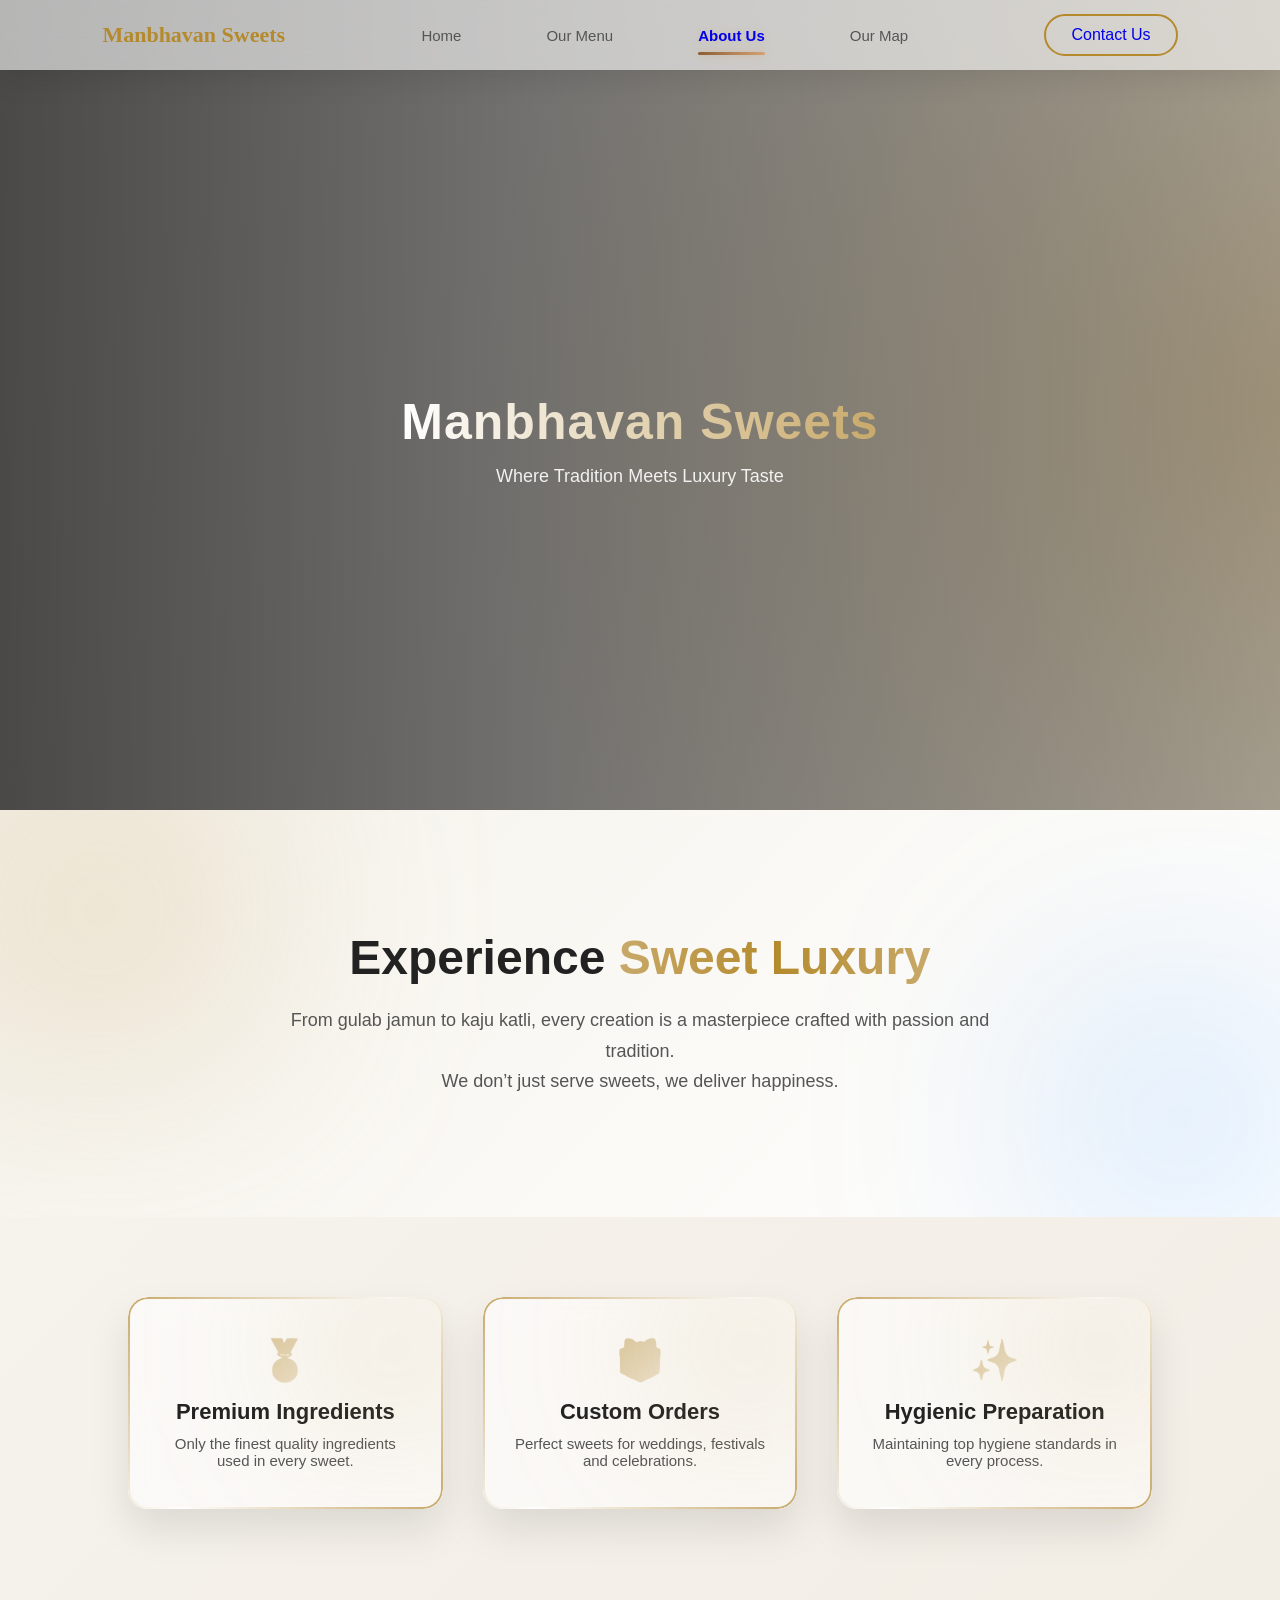
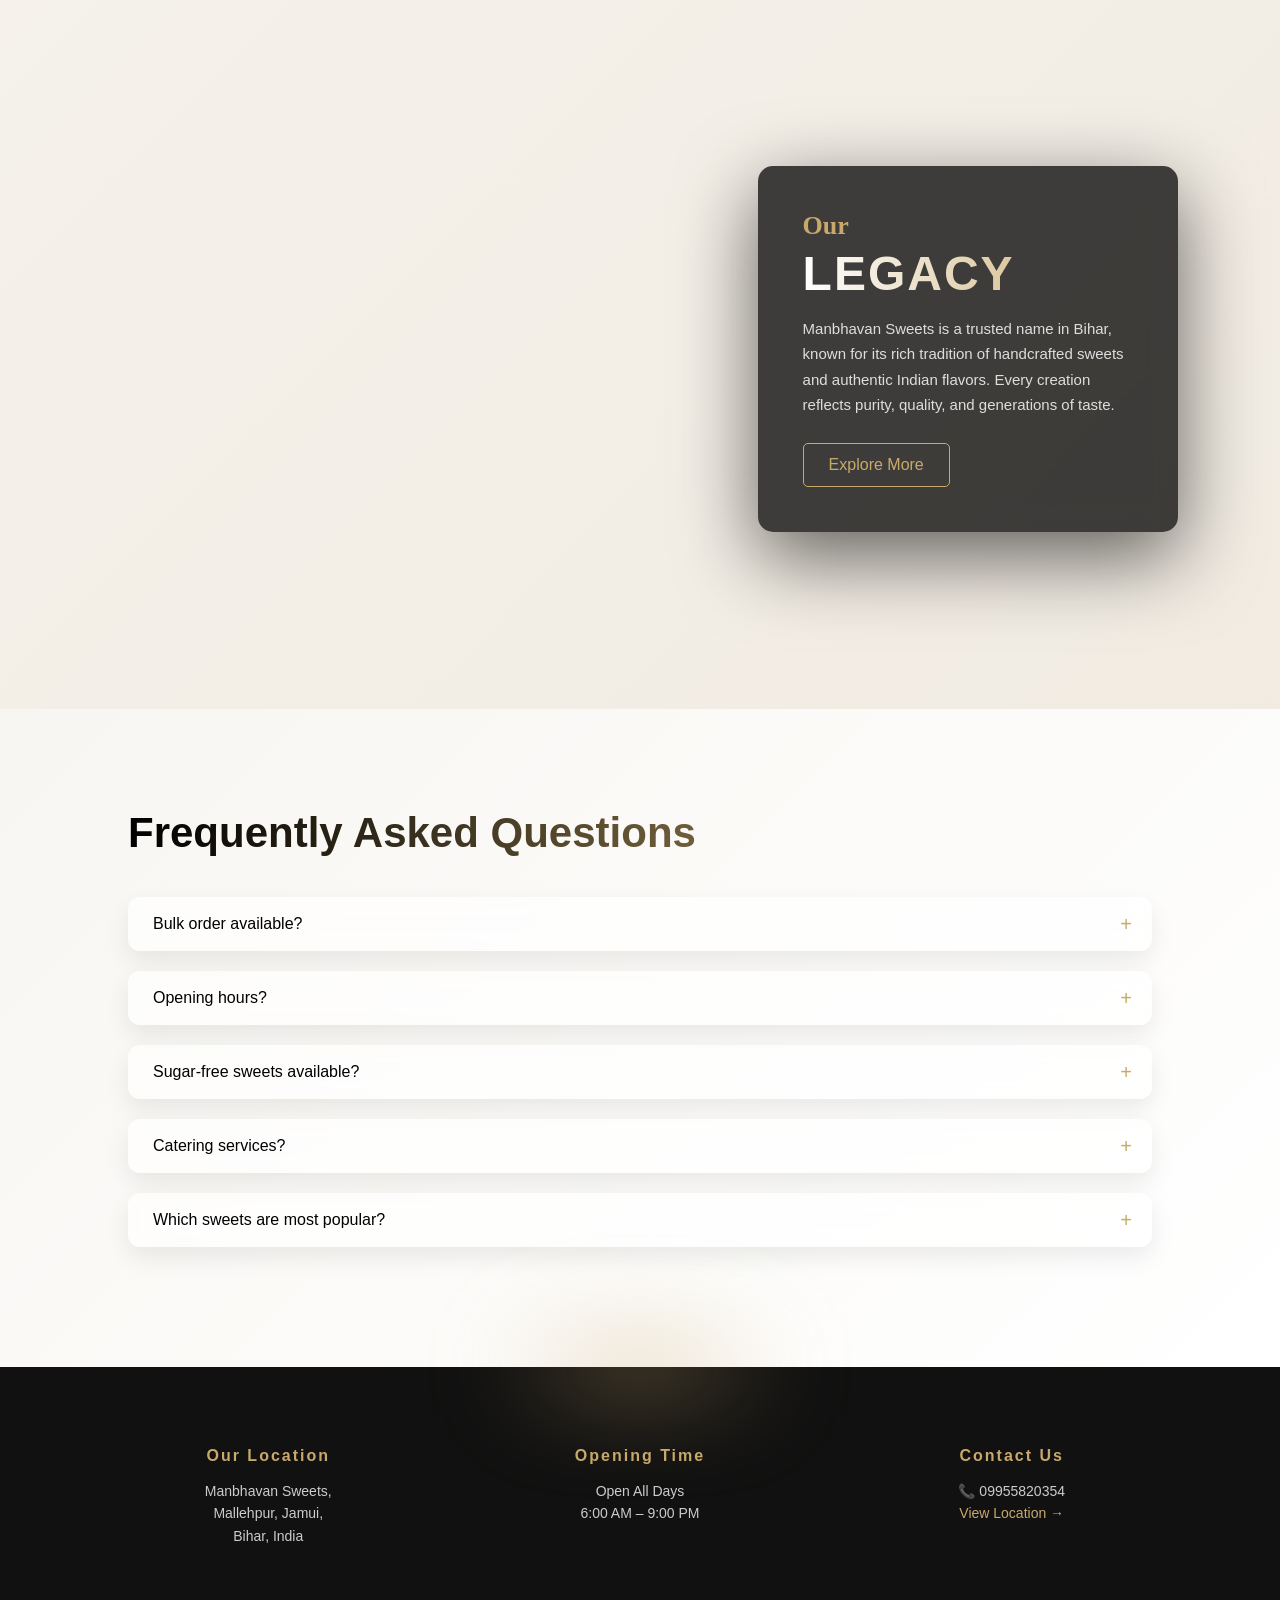
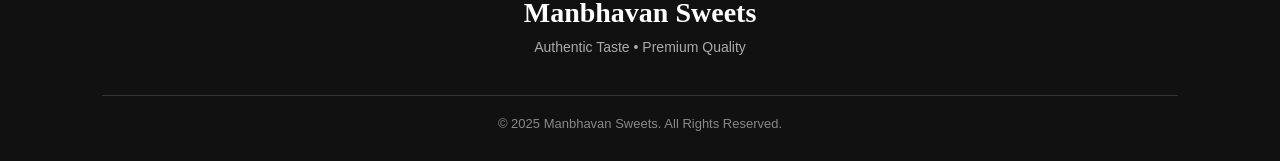
==== about.html @ 380fb5eb "Add files via upload" ====
<!DOCTYPE html>
<html lang="en">

<head>
  <meta charset="UTF-8">
  <meta name="viewport" content="width=device-width, initial-scale=1.0">
  <title>About - Manbhavan Sweets</title>
  <link rel="stylesheet" href="css/about.css">
  <link rel="stylesheet" href="css/style.css">
</head>

<body>


  <header class="navbar">
    <div class="logo">Manbhavan Sweets</div>
    <div class="hamburger" id="menu-btn">☰</div>

    <nav class="nav-links" id="nav-links">
      <a href="index.html">Home</a>
      <a href="menu.html" ">Our Menu</a>
    <a href=" about.html" class="active">About Us</a>
      <a href="map.html">Our Map</a>
      <a href="contact.html" class="mobile-contact">Contact Us</a>



    </nav>
    <a href="contact.html" class="contact-btn">Contact Us</a>



  </header>

  <!-- HERO -->
  <section class="hero">

    <!-- VIDEO BACKGROUND -->
    <video autoplay muted loop playsinline class="hero-video">
      <source src="/image/video1.mp4" type="video/mp4">
    </video>

    <!-- IMAGE OVERLAY -->
    <div class="hero-image-overlay"></div>

    <!-- DARK + GOLD OVERLAY -->
    <div class="hero-overlay"></div>

    <!-- TEXT -->
    <div class="hero-content">
      <h1>Manbhavan Sweets</h1>
      <p>Where Tradition Meets Luxury Taste</p>
    </div>

  </section>


  <section class="experience">

    <div class="experience-content">
      <h2>
        Experience <span>Sweet Luxury</span>
      </h2>

      <p>
        From gulab jamun to kaju katli, every creation is a masterpiece
        crafted with passion and tradition. <br>
        We don’t just serve sweets, we deliver happiness.
      </p>

    </div>

  </section>

  <!-- STORY -->


  <!-- FEATURES -->
  <section class="features">

    <div class="card">
      <div class="icon">🥇</div>
      <h3>Premium Ingredients</h3>
      <p>Only the finest quality ingredients used in every sweet.</p>
    </div>

    <div class="card">
      <div class="icon">🎁</div>
      <h3>Custom Orders</h3>
      <p>Perfect sweets for weddings, festivals and celebrations.</p>
    </div>

    <div class="card">
      <div class="icon">✨</div>
      <h3>Hygienic Preparation</h3>
      <p>Maintaining top hygiene standards in every process.</p>
    </div>

  </section>

  <!-- WHY US -->
  <section class="legacy">

    <!-- BACKGROUND IMAGE -->
    <div class="legacy-bg"></div>

    <!-- CONTENT CARD -->
    <div class="legacy-card">
      <h4>Our</h4>
      <h2>LEGACY</h2>

      <p>
        Manbhavan Sweets is a trusted name in Bihar, known for its rich tradition
        of handcrafted sweets and authentic Indian flavors. Every creation reflects
        purity, quality, and generations of taste.
      </p>

      <a href="#" class="legacy-btn">Explore More</a>
    </div>

  </section>

  <!-- FAQ -->
  <section class="faq">
    <h2>Frequently Asked Questions</h2>

    <div class="faq-item">
      <button class="faq-q">Bulk order available?</button>
      <div class="faq-a">
        Yes, we accept bulk orders for weddings, festivals, parties and corporate events.
        You can contact us directly to customize your order according to your needs.
      </div>
    </div>

    <div class="faq-item">
      <button class="faq-q">Opening hours?</button>
      <div class="faq-a">
        We are open daily from <strong>6:00 AM to 9:00 PM</strong>, ensuring fresh sweets are
        available throughout the day.
      </div>
    </div>

    <div class="faq-item">
      <button class="faq-q">Sugar-free sweets available?</button>
      <div class="faq-a">
        Yes, we offer fresh sugar-free sweets on request, specially prepared to maintain
        both taste and health.
      </div>
    </div>

    <div class="faq-item">
      <button class="faq-q">Catering services?</button>
      <div class="faq-a">
        Yes, we provide catering services for small gatherings as well as large events,
        with a wide variety of sweets and snacks.
      </div>
    </div>

    <div class="faq-item">
      <button class="faq-q">Which sweets are most popular?</button>
      <div class="faq-a">
        Our popular sweets include Gulab Jamun, Kaju Katli, Peda, Doda Burfi, and many more
        traditional Indian delicacies loved by our customers.
      </div>
    </div>

  </section>


  <footer class="footer">

    <div class="footer-container">

      <!-- LOCATION -->
      <div class="footer-col">
        <h3>Our Location</h3>
        <p>
          Manbhavan Sweets,<br>
          Mallehpur, Jamui,<br>
          Bihar, India
        </p>
      </div>

      <!-- OPENING TIME -->
      <div class="footer-col">
        <h3>Opening Time</h3>
        <p>Open All Days</p>
        <p>6:00 AM – 9:00 PM</p>
      </div>

      <!-- CONTACT -->
      <div class="footer-col">
        <h3>Contact Us</h3>
        <p>📞 09955820354</p>
        <p>
          <a href="https://jsdl.in/DT-99IAUAAYU2E" target="_blank">
            View Location →
          </a>
        </p>
      </div>

    </div>

    <!-- CENTER LOGO / BRAND -->
    <div class="footer-center">
      <h2>Manbhavan Sweets</h2>
      <p>Authentic Taste • Premium Quality</p>
    </div>

    <!-- BOTTOM -->
    <div class="footer-bottom">
      <p>© 2025 Manbhavan Sweets. All Rights Reserved.</p>
    </div>

  </footer>

  <script src="js/about.js"></script>
  <script src="js/script.js"></script>

</body>

</html>
---- css/about.css ----
/* HERO */
.about-hero{
  height:70vh;
  display:flex;
  align-items:center;
  justify-content:center;
  text-align:center;

  background:linear-gradient(135deg,#000,#3a2d0f,#c8a96a);
  color:#fff;
}

.hero-content h1{
  font-size:60px;
  letter-spacing:2px;
  animation:fadeUp 1s ease;
}

.hero-content p{
  margin-top:10px;
  opacity:0.8;
}

/* SECTION */
.about-section{
  padding:80px 10%;
  text-align:center;
}

.about-section h2{
  font-size:36px;
  margin-bottom:20px;
}

.about-section p{
  max-width:700px;
  margin:auto;
  color:#555;
}

/* CARDS */
.features{
  display:flex;
  gap:30px;
  padding:60px 10%;
}

.card{
  flex:1;
  padding:30px;
  background:#fff;
  border-radius:20px;
  box-shadow:0 15px 30px rgba(0,0,0,0.1);
  transition:0.4s;
}

.card:hover{
  transform:translateY(-10px) scale(1.03);
  box-shadow:0 20px 40px rgba(0,0,0,0.2);
}

/* HIGHLIGHT */
.highlight{
  padding:80px 10%;
  text-align:center;
  background:linear-gradient(to right,#c8a96a,#fff);
}

.highlight h2{
  font-size:40px;
}

.highlight p{
  max-width:700px;
  margin:auto;
}

/* FAQ */
/* FAQ SECTION */
.faq{
  padding:100px 10%;
  background:linear-gradient(135deg,#f8f6f2,#ffffff);
}

/* TITLE */
.faq h2{
  font-size:42px;
  margin-bottom:40px;
  text-align:left;

  background:linear-gradient(to right,#000,#c8a96a);
  -webkit-background-clip:text;
  color:transparent;
}

/* FAQ ITEM */
.faq-item{
  margin-bottom:20px;
  border-radius:12px;
  overflow:hidden;

  background:rgba(255,255,255,0.7);
  backdrop-filter:blur(10px);

  box-shadow:0 10px 25px rgba(0,0,0,0.08);

  transition:0.3s ease;
}

/* HOVER EFFECT */
.faq-item:hover{
  transform:translateY(-3px);
  box-shadow:0 15px 35px rgba(0,0,0,0.15);
}

/* QUESTION */
.faq-q{
  width:100%;
  padding:18px 25px;
  border:none;
  background:transparent;

  font-size:16px;
  font-weight:500;
  text-align:left;

  cursor:pointer;
  position:relative;
}

/* PLUS ICON */
.faq-q::after{
  content:"+";
  position:absolute;
  right:20px;
  top:50%;
  transform:translateY(-50%);
  font-size:20px;
  color:#c8a96a;

  transition:0.3s;
}

/* ANSWER */
.faq-a{
  max-height:0;
  overflow:hidden;

  padding:0 25px;
  color:#555;
  font-size:15px;
  line-height:1.6;

  transition:all 0.4s ease;
}

/* ACTIVE STATE */
.faq-item.active .faq-a{
  max-height:200px;
  padding:15px 25px;
}

/* ICON CHANGE */
.faq-item.active .faq-q::after{
  content:"−";
  transform:translateY(-50%) rotate(180deg);
}

/* GOLD GLOW EFFECT */
.faq-item::before{
  content:"";
  position:absolute;
  inset:0;
  border-radius:12px;

  background:linear-gradient(135deg,transparent,#c8a96a,transparent);
  opacity:0;
  transition:0.3s;
}

.faq-item:hover::before{
  opacity:0.08;
}


/* SECTION */
.legacy{
  position:relative;
  height:80vh;
  overflow:hidden;
}

/* BACKGROUND IMAGE */
.legacy-bg{
  position:absolute;
  inset:0;

  background:url('/image/sweet10.jpg') center/cover no-repeat;

  filter:brightness(0.6);
  z-index:1;
}

/* OPTIONAL DARK GRADIENT */
.legacy::after{
  content:"";
  position:absolute;
  inset:0;

  background:linear-gradient(to right, rgba(0,0,0,0), transparent);
  z-index:2;
}

/* CARD */
.legacy-card{
  position:absolute;
  right:8%;
  top:50%;
  transform:translateY(-50%);

  width:420px;
  padding:45px;

  background:rgba(0,0,0,0.75);
  backdrop-filter:blur(12px);

  border-radius:15px;
  color:#fff;

  box-shadow:0 25px 80px rgba(0,0,0,0.6);

  z-index:3;

  animation:cardFade 1s ease;
}

/* SMALL HEADING */
.legacy-card h4{
  font-family:cursive;
  font-size:26px;
  color:#c8a96a;
  margin-bottom:5px;

  animation:slideLeft 1s ease;
}

/* MAIN HEADING */
.legacy-card h2{
  font-size:48px;
  letter-spacing:2px;
  margin-bottom:15px;

  background:linear-gradient(to right,#fff,#c8a96a);
  -webkit-background-clip:text;
  color:transparent;

  animation:slideLeft 1.2s ease;
}

/* TEXT */
.legacy-card p{
  font-size:15px;
  color:#ddd;
  line-height:1.7;

  animation:fadeIn 1.5s ease;
}

/* BUTTON */
.legacy-btn{
  display:inline-block;
  margin-top:25px;
  padding:12px 25px;

  border:1px solid #c8a96a;
  color:#c8a96a;
  text-decoration:none;
  border-radius:5px;

  transition:0.3s;
}

.legacy-btn:hover{
  background:#c8a96a;
  color:#000;
}

/* ANIMATIONS */
@keyframes cardFade{
  from{
    opacity:0;
    transform:translateY(80px);
  }
  to{
    opacity:1;
    transform:translateY(-50%);
  }
}

@keyframes slideLeft{
  from{
    opacity:0;
    transform:translateX(40px);
  }
  to{
    opacity:1;
    transform:translateX(0);
  }
}

@keyframes fadeIn{
  from{
    opacity:0;
  }
  to{
    opacity:1;
  }
}



/* FEATURES SECTION */
.features{
  display:flex;
  gap:40px;
  padding:80px 10%;
  justify-content:center;
}

/* CARD */
.card{
  flex:1;
  padding:40px 30px;
  border-radius:20px;
  text-align:center;
  position:relative;
  overflow:hidden;

  background:rgba(255,255,255,0.6);
  backdrop-filter:blur(12px);

  box-shadow:0 20px 40px rgba(0,0,0,0.1);

  transition:all 0.4s ease;
}

/* GOLD BORDER GLOW */
.card::before{
  content:"";
  position:absolute;
  inset:0;
  border-radius:20px;
  padding:2px;

  background:linear-gradient(135deg,#c8a96a,#fff,#c8a96a);
  -webkit-mask:
    linear-gradient(#fff 0 0) content-box,
    linear-gradient(#fff 0 0);
  -webkit-mask-composite:xor;
  mask-composite:exclude;
}

/* HOVER EFFECT */
.card:hover{
  transform:translateY(-12px) scale(1.03);
  box-shadow:0 30px 60px rgba(0,0,0,0.2);
}

/* ICON */
.icon{
  font-size:40px;
  margin-bottom:15px;

  background:linear-gradient(135deg,#c8a96a,#fff);
  -webkit-background-clip:text;
  color:transparent;
}

/* TITLE */
.card h3{
  font-size:22px;
  margin-bottom:10px;
}

/* TEXT */
.card p{
  color:#555;
  font-size:15px;
}

/* SOFT GLOW */
.card::after{
  content:"";
  position:absolute;
  width:200px;
  height:200px;

  background:radial-gradient(circle, rgba(200,169,106,0.3), transparent);
  top:-50px;
  right:-50px;
  filter:blur(80px);
}


/* SECTION */
.experience{
  position:relative;
  padding:120px 10%;
  text-align:center;
  overflow:hidden;

  background:linear-gradient(135deg,#f5f2ea,#fff);
}

/* GLOW EFFECT BACKGROUND */
.experience::before{
  content:"";
  position:absolute;
  width:400px;
  height:400px;

  background:radial-gradient(circle, rgba(200,169,106,0.3), transparent);

  top:-100px;
  left:-100px;
  filter:blur(100px);
}

.experience::after{
  content:"";
  position:absolute;
  width:400px;
  height:400px;

  background:radial-gradient(circle, rgba(0,120,255,0.15), transparent);

  bottom:-100px;
  right:-100px;
  filter:blur(100px);
}

/* CONTENT */
.experience-content{
  position:relative;
  z-index:2;
}

/* HEADING */
.experience h2{
  font-size:48px;
  font-weight:600;
  margin-bottom:20px;

  animation:fadeUp 1s ease;
}

/* GOLD TEXT */
.experience h2 span{
  background:linear-gradient(to right,#c8a96a,#b48a2c,#c8a96a);
  -webkit-background-clip:text;
  color:transparent;
}

/* TEXT */
.experience p{
  max-width:700px;
  margin:auto;
  font-size:18px;
  color:#555;
  line-height:1.7;

  animation:fadeUp 1.3s ease;
}

/* ANIMATION */
@keyframes fadeUp{
  from{
    opacity:0;
    transform:translateY(40px);
  }
  to{
    opacity:1;
    transform:translateY(0);
  }
}



/* HERO SECTION */
.hero{
  position:relative;
  height:90vh;
  display:flex;
  align-items:center;
  justify-content:center;
  text-align:center;
  overflow:hidden;
}

/* VIDEO */
.hero-video{
  position:absolute;
  width:100%;
  height:100%;
  object-fit:cover;
  top:0;
  left:0;
  z-index:1;
}

/* BLUR IMAGE OVERLAY */
.hero-image-overlay{
  position:absolute;
  inset:0;
  background:url('images/sweets-bg.jpg') center/cover no-repeat;
  filter:blur(20px);
  opacity:0.25;
  z-index:2;
}

/* DARK + GOLD OVERLAY */
.hero-overlay{
  position:absolute;
  inset:0;

  background:
    linear-gradient(to right, rgba(0,0,0,0.7), rgba(0,0,0,0.3)),
    radial-gradient(circle at right, rgba(200,169,106,0.5), transparent 60%);

  z-index:3;
}

/* CONTENT */
.hero-content{
  position:relative;
  z-index:4;
  color:white;
  animation:fadeUp 1.2s ease;
}

/* HEADING */
.hero-content h1{
  font-size:65px;
  font-weight:600;
  letter-spacing:1px;

  background:linear-gradient(to right,#fff,#c8a96a);
  -webkit-background-clip:text;
  color:transparent;


}

/* SUBTEXT */
.hero-content p{
  font-size:23px;
  opacity:0.9;
}

/* ANIMATION */
@keyframes fadeUp{
  from{
    opacity:0;
    transform:translateY(40px);
  }
  to{
    opacity:1;
    transform:translateY(0);
  }
}



@media (max-width:768px){

/* ===== EXPERIENCE SECTION ===== */
.experience{
  padding: 20px 15px;
  text-align:center;
}

.experience-content h2{
  font-size: 24px;
  line-height: 1.3;
}

.experience-content span{
  color:#c89b5e;
}

.experience-content p{
  font-size:14px;
  line-height:1.6;
  padding:10px 5px;
}


/* ===== FEATURES SECTION (3 CARDS FIX) ===== */
.features{
  display:grid;
  grid-template-columns: 1fr; /* stack vertically */
  gap:15px;
  padding:20px 15px;
}

/* CARD FIX */
.card{
  width:100%;
  padding:15px;
  border-radius:15px;
  text-align:center;
}

/* ICON */
.card .icon{
  font-size:24px;
  margin-bottom:10px;
}

/* TEXT FIX */
.card h3{
  font-size:18px;
  margin-bottom:5px;
}

.card p{
  font-size:13px;
  line-height:1.5;
}


/* ===== LEGACY SECTION FIX ===== */
.legacy{
  position:relative;
  padding:40px 15px;
}

/* BACKGROUND FIX */
.legacy-bg{
  width:100%;
  height:555px;
  background-size:cover;
  background-position:center;
  border-radius:15px;
}

/* CONTENT CARD CENTER */
.legacy-card{
  position:relative;
  margin-top:-60px; /* overlap effect */
  background:#111;
  color:#fff;
  padding:20px;
  border-radius:15px;
  text-align:center;
}

/* TEXT FIX */
.legacy-card h4{
  font-size:14px;
  color:#c89b5e;
}

.legacy-card h2{
  font-size:22px;
  margin:10px 0;
}

.legacy-card p{
  font-size:13px;
  line-height:1.5;
}

/* BUTTON */
.legacy-btn{
  display:inline-block;
  margin-top:10px;
  padding:10px 18px;
  border:1px solid #c89b5e;
  border-radius:25px;
  font-size:13px;
}


/* ===== REMOVE SIDE CUT ISSUE ===== */
body{
  overflow-x:hidden;
}

}
---- css/style.css ----
* {
  margin: 0;
  padding: 0;
  box-sizing: border-box;
  font-family: 'Poppins', sans-serif;
}

body {
  background: linear-gradient(135deg, #f8f6f2, #efe8dd);
  color: #222;
  overflow-x: hidden;
}


.hamburger {
  display: none;

}

/* NAVBAR GLASS */
.navbar {
  position: fixed;
  top: 0;
  width: 100%;
  height: 70px;

  display: flex;
  justify-content: space-between;
  align-items: center;

  padding: 0 8%;

  background: rgba(255, 255, 255, 0.6);
  backdrop-filter: blur(15px);

  box-shadow: 0 8px 30px rgba(0, 0, 0, 0.1);
  z-index: 100;
}


.logo {
  font-family: 'Playfair Display', serif;
  font-size: 22px;
  font-weight: 700;
  color: #b48a2c;
}

/* NAV LINKS */
.nav-links {
  display: flex;
  gap: 55px;
  align-items: center;
}

/* NAV LINKS */
.nav-links a {
  text-decoration: none;
  color: #3e2c1c;
  /* dark brown */
  font-size: 15px;
  position: relative;
  padding: 5px 0;
  transition: 0.3s;
}

/* HOVER */
.nav-links a:hover {
  color: #8B5E34;
}

/* UNDERLINE BASE */
.nav-links a::after {
  content: "";
  position: absolute;
  left: 0;
  bottom: -6px;
  width: 0%;
  height: 2px;
  background: #8B5E34;
  transition: 0.3s ease;
}

/* HOVER UNDERLINE */
.nav-links a:hover::after {
  width: 100%;
}

/* 🔥 ACTIVE LINK */
.nav-links a.active {
  color: #8B5E34;
  font-weight: 600;
}

/* 🔥 PREMIUM UNDERLINE (STICKED) */
.nav-links a.active::after {
  width: 100%;
  height: 3px;
  background: linear-gradient(90deg, #8B5E34, #D4A373);
  border-radius: 5px;

  /* glow */
  box-shadow: 0 0 8px rgba(212, 163, 115, 0.6);
}

/* 🔥 SOFT GLOW TEXT */
.nav-links a.active {
  text-shadow: 0 0 6px rgba(212, 163, 115, 0.4);
}

/* CONTACT BUTTON */
.contact-btn {
  padding: 10px 25px;
  border: 2px solid #b48a2c;
  background: transparent;
  border-radius: 25px;
  font-weight: 500;
  transition: 0.3s;
  text-decoration: none;

}

.contact-btn:hover {
  background: #b48a2c;
  color: white;
}






/* HERO */
.hero {
  padding-top: 70px;
  text-align: center;
}

/* IMAGE */
.hero-img img {
  width: 90%;
  height: 450px;
  object-fit: cover;
  border-radius: 20px;
  box-shadow: 0 20px 50px rgba(0, 0, 0, 0.15);
  animation: zoomFade 2s ease;
}

/* TEXT */
.hero-text {
  margin-top: 40px;
  animation: fadeUp 1.5s ease;
}

.hero-text h4 {
  font-family: 'Playfair Display', serif;
  font-style: italic;
  color: #b48a2c;
  font-size: 22px;
}

.hero-text h1 {
  font-family: 'Playfair Display', serif;
  font-size: 50px;
  margin: 10px 0;
  letter-spacing: 1px;
}

.hero-text p {
  font-size: 16px;
  color: #555;
}

.hero-text button {
  margin-top: 20px;
  padding: 12px 30px;
  border: none;
  border-radius: 30px;
  background: linear-gradient(45deg, #c89b3c, #a8741a);
  color: white;
  font-weight: 600;
  transition: 0.3s;
}

.hero-text button:hover {
  transform: scale(1.1);
}

/* ANIMATIONS */
@keyframes zoomFade {
  from {
    opacity: 0;
    transform: scale(1.1);
  }

  to {
    opacity: 1;
    transform: scale(1);
  }
}

@keyframes fadeUp {
  from {
    opacity: 0;
    transform: translateY(40px);
  }

  to {
    opacity: 1;
    transform: translateY(0);
  }
}


@media(max-width:768px) {

  .navbar {
    padding: 15px 20px;
  }

  .nav-links {
    display: none;
  }

  .hero-img img {
    width: 95%;
    height: 250px;
  }

  .hero-text h1 {
    font-size: 28px;
  }

  .hero-text h4 {
    font-size: 18px;
  }
}




/* STORY */
.story-section {
  padding: 100px 8%;
  background: #faf7f2;
}

.story-container {
  display: flex;
  align-items: center;
  gap: 60px;
}

/* IMAGE */
.story-image {
  flex: 1;
  overflow: hidden;
  border-radius: 20px;
}

.story-image img {
  width: 100%;
  height: 500px;
  object-fit: cover;
  transition: transform 0.8s ease;
}

.story-image:hover img {
  transform: scale(1.1);
}

/* CONTENT */
.story-content {
  flex: 1;
}

.story-content h5 {
  font-family: 'Playfair Display', serif;
  font-size: 20px;
  color: #c8a96a;
  margin-bottom: 10px;
  letter-spacing: 2px;
}

.story-content h2 {
  font-size: 45px;
  font-weight: 700;
  margin-bottom: 20px;
  color: #222;
}

.story-content p {
  font-size: 16px;
  color: #555;
  line-height: 1.8;
  margin-bottom: 15px;
}

/* BUTTON */
.learn-btn {
  display: inline-block;
  margin-top: 20px;
  font-size: 14px;
  letter-spacing: 1px;
  color: #c8a96a;
  text-decoration: none;
  position: relative;
  font-weight: 600;
}

.learn-btn::after {
  content: "";
  position: absolute;
  left: 0;
  bottom: -5px;
  width: 0;
  height: 2px;
  background: #c8a96a;
  transition: 0.4s;
}

.learn-btn:hover::after {
  width: 100%;
}

/* DARK */
.event-section {
  position: relative;
  height: 400px;
  display: flex;
  align-items: center;
  justify-content: center;
  overflow: hidden;
  background: #111;
}

/* BACKGROUND FLOW EFFECT */
.event-bg {
  position: absolute;
  width: 200%;
  height: 200%;
  background: radial-gradient(circle at center, #c8a96a22, transparent 70%);
  animation: flowMove 12s linear infinite;
}

@keyframes flowMove {
  0% {
    transform: translate(-20%, -20%) rotate(0deg);
  }

  50% {
    transform: translate(-10%, -10%) rotate(180deg);
  }

  100% {
    transform: translate(-20%, -20%) rotate(360deg);
  }
}

/* CARD */
.event-card {
  position: relative;
  z-index: 2;
  text-align: center;
  padding: 50px 60px;
  border-radius: 20px;

  background: rgba(255, 255, 255, 0.05);
  backdrop-filter: blur(15px);

  box-shadow:
    0 10px 40px rgba(0, 0, 0, 0.5),
    0 0 30px rgba(200, 169, 106, 0.2);

  animation: floatCard 4s ease-in-out infinite;
}

/* FLOAT ANIMATION */
@keyframes floatCard {
  0% {
    transform: translateY(0px);
  }

  50% {
    transform: translateY(-15px);
  }

  100% {
    transform: translateY(0px);
  }
}

/* TEXT */
.event-card h2 {
  font-size: 32px;
  color: #fff;
  margin-bottom: 15px;
  font-family: 'Playfair Display', serif;
}

.event-card p {
  color: #ddd;
  font-size: 16px;
  margin-bottom: 25px;
}

/* BUTTON */
.event-btn {
  padding: 10px 25px;
  border: 1px solid #c8a96a;
  color: #c8a96a;
  text-decoration: none;
  border-radius: 30px;
  transition: 0.4s;
}

.event-btn:hover {
  background: #c8a96a;
  color: #111;
  box-shadow: 0 0 20px #c8a96a;
}

/* HOVER LIFT */
.event-card:hover {
  transform: scale(1.05);
  transition: 0.4s;
}


.sweets-section {
  padding: 80px 0;
  background: #faf7f2;
  text-align: center;
}

.section-title {
  font-size: 40px;
  margin-bottom: 40px;
  font-family: 'Playfair Display', serif;
}

/* SLIDER */
.slider {
  width: 100%;
  overflow: hidden;
  position: relative;
}

/* TRACK */
.slide-track {
  display: flex;
  width: calc(300px * 12);
  animation: scroll 20s linear infinite;
}

/* PAUSE EFFECT */
@keyframes scroll {
  0% {
    transform: translateX(0);
  }

  20% {
    transform: translateX(-300px);
  }

  25% {
    transform: translateX(-300px);
  }

  40% {
    transform: translateX(-600px);
  }

  45% {
    transform: translateX(-600px);
  }

  60% {
    transform: translateX(-900px);
  }

  65% {
    transform: translateX(-900px);
  }

  80% {
    transform: translateX(-1200px);
  }

  85% {
    transform: translateX(-1200px);
  }

  100% {
    transform: translateX(-1800px);
  }
}

/* CARD */
.slide {
  width: 300px;
  margin: 0 15px;
  flex-shrink: 0;
}

.slide img {
  width: 100%;
  height: 250px;
  object-fit: cover;
  border-radius: 15px;
  transition: 0.5s;
}

/* HOVER EFFECT */
.slide:hover img {
  transform: scale(1.1);
}

.slider::before,
.slider::after {
  content: "";
  position: absolute;
  top: 0;
  width: 100px;
  height: 100%;
  z-index: 2;
}

.slider::before {
  left: 0;
  background: linear-gradient(to right, #faf7f2, transparent);
}

.slider::after {
  right: 0;
  background: linear-gradient(to left, #faf7f2, transparent);
}


/* PRODUCTS */

.hybrid-section {
  padding: 100px 8%;
  background: #faf7f2;
}

.hybrid-title {
  text-align: center;
  font-size: 42px;
  margin-bottom: 60px;
  font-family: 'Playfair Display', serif;
}

/* MAIN GRID */
.hybrid-container {
  display: grid;
  grid-template-columns: 1.2fr 1fr;
  gap: 40px;
}

/* LEFT SEASONAL */
.seasonal-box {
  position: relative;
  overflow: hidden;
  border-radius: 20px;
}

.seasonal-box img {
  width: 100%;
  height: 100%;
  object-fit: cover;
  transition: 0.6s;
}

.seasonal-box:hover img {
  transform: scale(1.1);
}

/* OVERLAY CONTENT */
.seasonal-content {
  position: absolute;
  bottom: 0;
  left: 0;
  width: 100%;
  padding: 40px;
  background: linear-gradient(to top, rgba(0, 0, 0, 0.7), transparent);
  color: #fff;
}

.seasonal-content h4 {
  color: #c8a96a;
  font-family: 'Playfair Display', serif;
}

.seasonal-content h2 {
  font-size: 36px;
  margin: 10px 0;
}

.seasonal-content p {
  font-size: 14px;
  margin-bottom: 15px;
}

/* BUTTON */
.season-btn {
  color: #c8a96a;
  text-decoration: none;
  font-weight: 600;
  position: relative;
}

.season-btn::after {
  content: "";
  position: absolute;
  bottom: -4px;
  left: 0;
  width: 0;
  height: 2px;
  background: #c8a96a;
  transition: 0.3s;
}

.season-btn:hover::after {
  width: 100%;
}

/* RIGHT GRID */
.category-grid {
  display: grid;
  grid-template-columns: 1fr 1fr;
  gap: 20px;
}

.cat-card {
  background: #fff;
  border-radius: 15px;
  overflow: hidden;
  box-shadow: 0 10px 30px rgba(0, 0, 0, 0.1);
  transition: 0.4s;
}

.cat-card img {
  width: 100%;
  height: 150px;
  object-fit: cover;
}

.cat-card h3 {
  padding: 15px;
  font-size: 16px;
  text-align: center;
}

/* HOVER */
.cat-card:hover {
  transform: translateY(-10px);
  box-shadow: 0 20px 40px rgba(0, 0, 0, 0.2);
}





/* ===== STRIP ===== */
.top-strip {
  width: 100%;
  overflow: hidden;
  background: #fff;
}

.strip-track {
  display: flex;
  animation: stripMove 15s linear infinite;
}

@keyframes stripMove {
  0% {
    transform: translateX(0);
  }

  100% {
    transform: translateX(-50%);
  }
}

.strip-item {
  position: relative;
  min-width: 250px;
  height: 150px;
  overflow: hidden;
}

.strip-item img {
  width: 100%;
  height: 100%;
  object-fit: cover;
  transition: 0.5s;
}

/* HOVER ZOOM */
.strip-item:hover img {
  transform: scale(1.2);
}

/* OVERLAY */
.overlay {
  position: absolute;
  bottom: 0;
  width: 100%;
  padding: 10px;
  background: rgba(0, 0, 0, 0.5);
  color: #fff;
  text-align: center;
  font-size: 14px;
  opacity: 0;
  transition: 0.4s;
}

.strip-item:hover .overlay {
  opacity: 1;
}


/* ===== HERO ===== */
.premium-hero {
  position: relative;
  height: 80vh;
  display: flex;
  align-items: center;
  justify-content: center;
  overflow: hidden;
}

/* BACKGROUND */
.hero-bg {
  position: absolute;
  width: 100%;
  height: 100%;
  object-fit: cover;
  filter: brightness(0.6);
}

/* CONTENT */
.hero-content {
  position: relative;
  text-align: center;
  color: #fff;
  animation: fadeUp 2s ease;
}

.hero-content h4 {
  font-family: 'Playfair Display', serif;
  color: #c8a96a;
  letter-spacing: 2px;
  margin-bottom: 10px;
}

.hero-content h1 {
  font-size: 50px;
  margin-bottom: 15px;
}

.hero-content p {
  font-size: 18px;
}

/* ANIMATION */
@keyframes fadeUp {
  0% {
    opacity: 0;
    transform: translateY(50px);
  }

  100% {
    opacity: 1;
    transform: translateY(0);
  }
}


.footer {
  background: #111;
  color: #fff;
  padding: 80px 8% 30px;
  text-align: center;
  position: relative;
}

/* TOP GRID */
.footer-container {
  display: flex;
  justify-content: space-between;
  flex-wrap: wrap;
  gap: 40px;
  margin-bottom: 50px;
}

.footer-col {
  flex: 1;
  min-width: 200px;
}

.footer-col h3 {
  font-size: 16px;
  letter-spacing: 2px;
  margin-bottom: 15px;
  color: #c8a96a;
}

.footer-col p {
  font-size: 14px;
  color: #ccc;
  line-height: 1.6;
}

/* LINKS */
.footer-col a {
  color: #c8a96a;
  text-decoration: none;
  position: relative;
}

.footer-col a::after {
  content: "";
  position: absolute;
  left: 0;
  bottom: -3px;
  width: 0;
  height: 2px;
  background: #c8a96a;
  transition: 0.3s;
}

.footer-col a:hover::after {
  width: 100%;
}

/* CENTER BRAND */
.footer-center {
  margin: 40px 0;
}

.footer-center h2 {
  font-family: 'Playfair Display', serif;
  font-size: 28px;
  margin-bottom: 10px;
}

.footer-center p {
  color: #aaa;
  font-size: 14px;
}

/* BOTTOM */
.footer-bottom {
  border-top: 1px solid #333;
  padding-top: 20px;
  font-size: 13px;
  color: #888;
}

.footer::before {
  content: "";
  position: absolute;
  top: -50px;
  left: 50%;
  transform: translateX(-50%);
  width: 300px;
  height: 100px;
  background: radial-gradient(circle, rgba(200, 169, 106, 0.3), transparent);
  filter: blur(40px);
}


/* Default nav links */
/* Default */
.nav-links a {
  margin: 0 15px;
  text-decoration: none;
  color: #555;
  font-weight: 500;
  position: relative;
  transition: 0.3s;
}

/* Hover */
.nav-links a:hover {
  color: #c8a96a;
}

/* ACTIVE LINK */
.nav-links a.active {
  color: #0000EE;
  font-weight: 700;
}

/* underline */


/* ================= MOBILE RESPONSIVE ================= */
@media (max-width:768px) {

  /* GENERAL */
  body {
    overflow-x: hidden;
  }

  section {
    padding: 40px 15px;
  }

  /* ================= NAVBAR ================= */
  .navbar {
    display: flex;
    justify-content: space-between;
    align-items: center;
    padding: 10px 15px;
  }

  .logo {
    font-size: 18px;
  }

  /* hide desktop menu */
  .nav-links {
    position: absolute;
    top: 60px;
    left: 0;
    width: 100%;
    background: #fffaf3;
    flex-direction: column;
    align-items: center;
    gap: 20px;
    padding: 20px 0;
    display: none;
    box-shadow: 0 10px 20px rgba(0, 0, 0, 0.1);
    z-index: 1000;
  }

  /* show menu */
  .nav-links.open {
    display: flex;
  }

  /* hamburger */
  .hamburger {
    display: block;
    font-size: 24px;
    cursor: pointer;
  }

  /* contact button */
  .contact-btn {
    display: none;
  }

  /* ================= HERO ================= */
  .hero {
    flex-direction: column;
    text-align: center;
  }

  .hero-img img {
    width: 100%;
    height: auto;
    margin-bottom: 20px;
  }

  .hero-text h1 {
    font-size: 26px;
  }

  .hero-text p {
    font-size: 14px;
  }

  .hero-text button {
    margin-top: 15px;
    padding: 10px 20px;
  }

  /* ================= WHY SECTION ================= */
  .why-container {
    display: grid;
    grid-template-columns: 1fr;
    gap: 20px;
  }

  .why-card {
    padding: 20px;
    text-align: center;
  }

  /* ================= STORY SECTION ================= */
  .story-container {
    flex-direction: column;
    gap: 20px;
  }

  .story-image img {
    width: 100%;
  }

  .story-text {
    text-align: center;
  }

  /* ================= CONTACT FORM ================= */
  .contact-container {
    flex-direction: column;
  }

  .contact-info,
  .contact-form {
    width: 100%;
  }

  .input-row {
    flex-direction: column;
    gap: 10px;
  }

  input,
  textarea {
    width: 100%;
    font-size: 14px;
  }

  /* ================= TIMELINE ================= */
  .timeline {
    padding: 20px;
  }

  .timeline-line {
    display: none;
    /* remove line in mobile */
  }

  .timeline-item {
    width: 100%;
    text-align: center;
    margin-bottom: 20px;
  }

  .timeline-item span {
    display: inline-block;
    margin-bottom: 10px;
  }

  /* ================= BUTTON ================= */
  button {
    width: 100%;
  }

}

@media (max-width:768px) {

  .hamburger {
    display: block;
    font-size: 26px;
    cursor: pointer;
    z-index: 1001;
  }

  .nav-links {
    position: absolute;
    top: 70px;
    left: 0;
    width: 100%;

    display: none;
    flex-direction: column;
    align-items: center;
    gap: 20px;
    padding: 25px 0;

    background: rgba(255, 255, 255, 0.95);
    backdrop-filter: blur(10px);

    box-shadow: 0 10px 25px rgba(0, 0, 0, 0.1);
    transition: 0.3s;
  }

  .nav-links.open {
    display: flex;
  }

  .nav-links a {
    font-size: 18px;
    padding: 10px;
  }

  .contact-btn {
    display: none;
  }
}


/* ================= MOBILE RESPONSIVE ONLY ================= */
@media (max-width:768px) {

  /* ===== GLOBAL ===== */
  body {
    overflow-x: hidden;
  }

  section {
    padding: 30px 15px;
  }

  /* ===== NAVBAR ===== */
  .navbar {
    padding: 12px 15px;
    position: relative;
    display: flex;
    justify-content: space-between;
    align-items: center;
  }

  /* LOGO */
  .logo {
    font-size: 18px;
  }

  /* HAMBURGER */
  .hamburger {
    display: block;
    font-size: 26px;
    cursor: pointer;
    z-index: 1001;
  }

  /* NAV MENU */
  .nav-links {
    position: absolute;
    top: 60px;
    left: 0;
    width: 100%;
    background: #fffaf3;

    display: none;
    flex-direction: column;
    align-items: center;
    gap: 18px;
    padding: 20px 0;

    box-shadow: 0 10px 25px rgba(0, 0, 0, 0.1);
    z-index: 1000;
  }

  /* SHOW MENU */
  .nav-links.open {
    display: flex;
  }

  /* NAV ITEMS */
  .nav-links a {
    font-size: 16px;
  }

  /* HIDE CONTACT BUTTON */
  .contact-btn {
    display: none;
  }

  /* ===== HERO ===== */
  .hero {
    display: flex;
    flex-direction: column;
    text-align: center;
    padding: 25px 15px;
    gap: 20px;
  }

  /* HERO IMAGE */
  .hero-img img {
    width: 100%;
    height: auto;
    border-radius: 15px;
  }

  /* HERO TEXT */
  .hero-text h1 {
    font-size: 26px;
    line-height: 1.3;
  }

  .hero-text h4 {
    font-size: 16px;
  }

  .hero-text p {
    font-size: 14px;
    line-height: 1.5;
  }

  /* HERO BUTTON */
  .hero-text button,
  .explore-btn {
    width: 50%;
    padding: 12px;
    font-size: 14px;
  }

  /* ===== VIDEO ===== */
  video {
    width: 100%;
    height: auto;
    border-radius: 15px;
  }

  /* ===== WHY SECTION ===== */
  .why-section {
    padding: 20px 10px;
  }

  .why-container {
    display: grid;
    grid-template-columns: 1fr;
    gap: 15px;
  }

  .why-card {
    padding: 18px;
    border-radius: 12px;
    text-align: center;
  }

  /* ===== STORY SECTION ===== */
  .story-container {
    display: flex;
    flex-direction: column;
    gap: 20px;
  }

  .story-image img {
    width: 100%;
    border-radius: 15px;
  }

  .story-text {
    text-align: center;
  }

  /* ===== TIMELINE ===== */
  .timeline {
    padding: 20px 10px;
  }

  .timeline-line {
    display: none;
    /* hide vertical line */
  }

  .timeline-item {
    width: 100%;
    text-align: center;
    margin-bottom: 25px;
  }

  .timeline-item span {
    display: inline-block;
    margin-bottom: 10px;
  }

  /* ===== CONTACT SECTION ===== */
  .contact-container {
    display: flex;
    flex-direction: column;
    gap: 20px;
  }

  .contact-info {
    width: 100%;
    text-align: center;
  }

  .contact-form {
    width: 100%;
  }

  /* INPUT ROW */
  .input-row {
    display: flex;
    flex-direction: column;
    gap: 10px;
  }

  /* INPUT FIELDS */
  input,
  textarea {
    width: 100%;
    font-size: 14px;
    padding: 10px;
  }

  /* BUTTON */
  button {
    width: 100%;
    padding: 12px;
  }

  /* ===== MAP SECTION ===== */
  iframe {
    width: 100%;
    height: 300px;
    border-radius: 10px;
  }

  /* ===== FOOTER ===== */
  .footer {
    text-align: center;
    padding: 20px;
  }

  .footer-container {
    flex-direction: column;
    gap: 15px;
  }

  /* ===== FIX OVERFLOW ===== */
  img {
    max-width: 100%;
    height: auto;
  }

  /* ===== EXTRA FIXES ===== */
  .container,
  .wrapper {
    width: 100%;
    padding: 0 10px;
  }

}



@media (max-width:768px){

  .hamburger{
    display:block;
    font-size:26px;
    cursor:pointer;
    z-index:1001;
  }

  .nav-links{
    position:absolute;
    top:70px;
    left:0;
    width:100%;

    display:none;
    flex-direction:column;
    align-items:center;
    gap:20px;
    padding:25px 0;

    background:rgba(255,255,255,0.95);
    backdrop-filter:blur(10px);

    box-shadow:0 10px 25px rgba(0,0,0,0.1);
    z-index:999;
  }

  .nav-links.open{
    display:flex;
  }

  .nav-links a{
    font-size:18px;
  }

  .contact-btn{
    display:none;
  }
}


    
/* Hide mobile button on desktop */
.mobile-contact{
  display:none;
}

/* Show only in mobile */
@media (max-width:768px){

  .mobile-contact{
    display:block;
    margin-top:15px;
    padding:12px;
    width:50%;
    text-align:center;

    background:linear-gradient(45deg,#c89b3c,#a8741a);
    color:white;
    border-radius:25px;
    font-weight:600;
    text-decoration:none;
  }

  /* Hide desktop button */
  .contact-btn{
    display:none;
  }

}

@media (max-width:768px){

/* ===== GLOBAL FIX ===== */
body{
  overflow-x:hidden;
}

section{
  padding:30px 15px !important;
}

/* ===== NAVBAR ===== */
.navbar{
  padding:10px 15px !important;
}

.logo{
  font-size:18px;
}

/* ===== HERO ===== */
.hero{
  display:flex;
  flex-direction:column;
  text-align:center;
  gap:15px;
}

.hero-img img{
  width:100% !important;
  height:220px !important;
  object-fit:cover;
  border-radius:15px;
}

.hero-text h1{
  font-size:26px !important;
  line-height:1.3;
}

.hero-text h4{
  font-size:16px;
}

.hero-text p{
  font-size:14px;
}

.hero-text button{
  width:80%;
  padding:10px;
  font-size:14px;
}

/* ===== STORY ===== */
.story-container{
  flex-direction:column !important;
  gap:20px;
}

.story-image img{
  width:70%;
  height:auto;
  border-radius:15px;
  
}

.story-content{
  text-align:center;
}

.story-content h2{
  font-size:28px !important;
}

.story-content p{
  font-size:14px;
}

/* ===== EVENT ===== */
.event-section{
  height:auto !important;
  padding:40px 15px;
}

.event-card{
  padding:25px !important;
}

.event-card h2{
  font-size:22px;
}

.event-card p{
  font-size:14px;
}

/* ===== SLIDER ===== */
.slide{
  width:220px !important;
}

.slide img{
  height:180px !important;
}

/* ===== HYBRID SECTION ===== */
.hybrid-container{
  grid-template-columns:1fr !important;
}

.seasonal-box{
  height:auto;
}

.seasonal-content{
  padding:20px;
}

.category-grid{
  grid-template-columns:1fr 1fr !important;
  gap:10px;
}

.cat-card img{
  height:120px !important;
}

.cat-card h3{
  font-size:13px;
}

/* ===== STRIP ===== */
.strip-item{
  min-width:180px !important;
  height:120px !important;
}

/* ===== PREMIUM HERO ===== */
.premium-hero{
  height:60vh !important;
}

.hero-content h1{
  font-size:28px !important;
}

.hero-content p{
  font-size:14px;
}

/* ===== FOOTER ===== */
.footer-container{
  flex-direction:column !important;
  gap:20px;
  text-align:center;
}

.footer-col{
  width:100%;
}

.footer-center h2{
  font-size:22px;
}

.footer-bottom{
  font-size:12px;
}

/* ===== IMAGES FIX ===== */
img{
  max-width:100%;
  height:auto;
}

/* ===== REMOVE EXTRA WIDTH ISSUES ===== */
.container,
.wrapper,
.story-container,
.hybrid-container{
  width:100% !important;
}

}
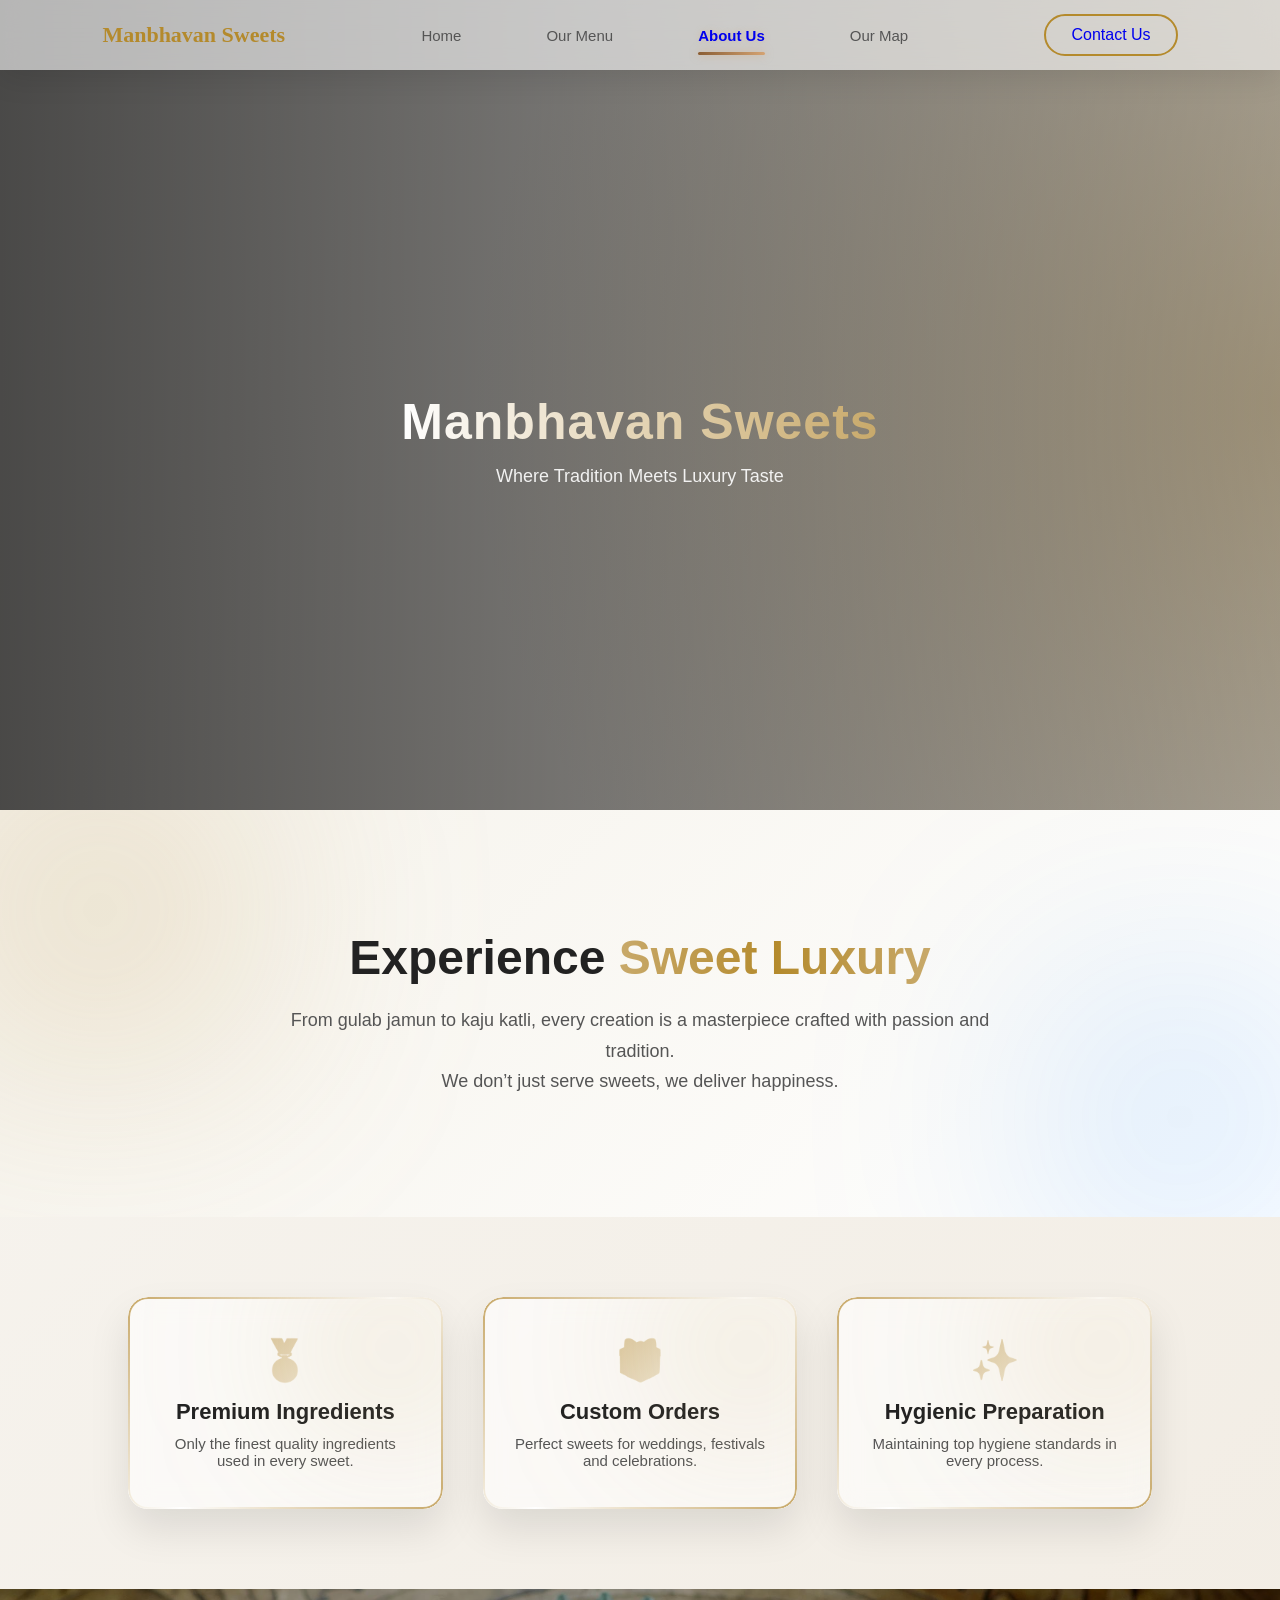
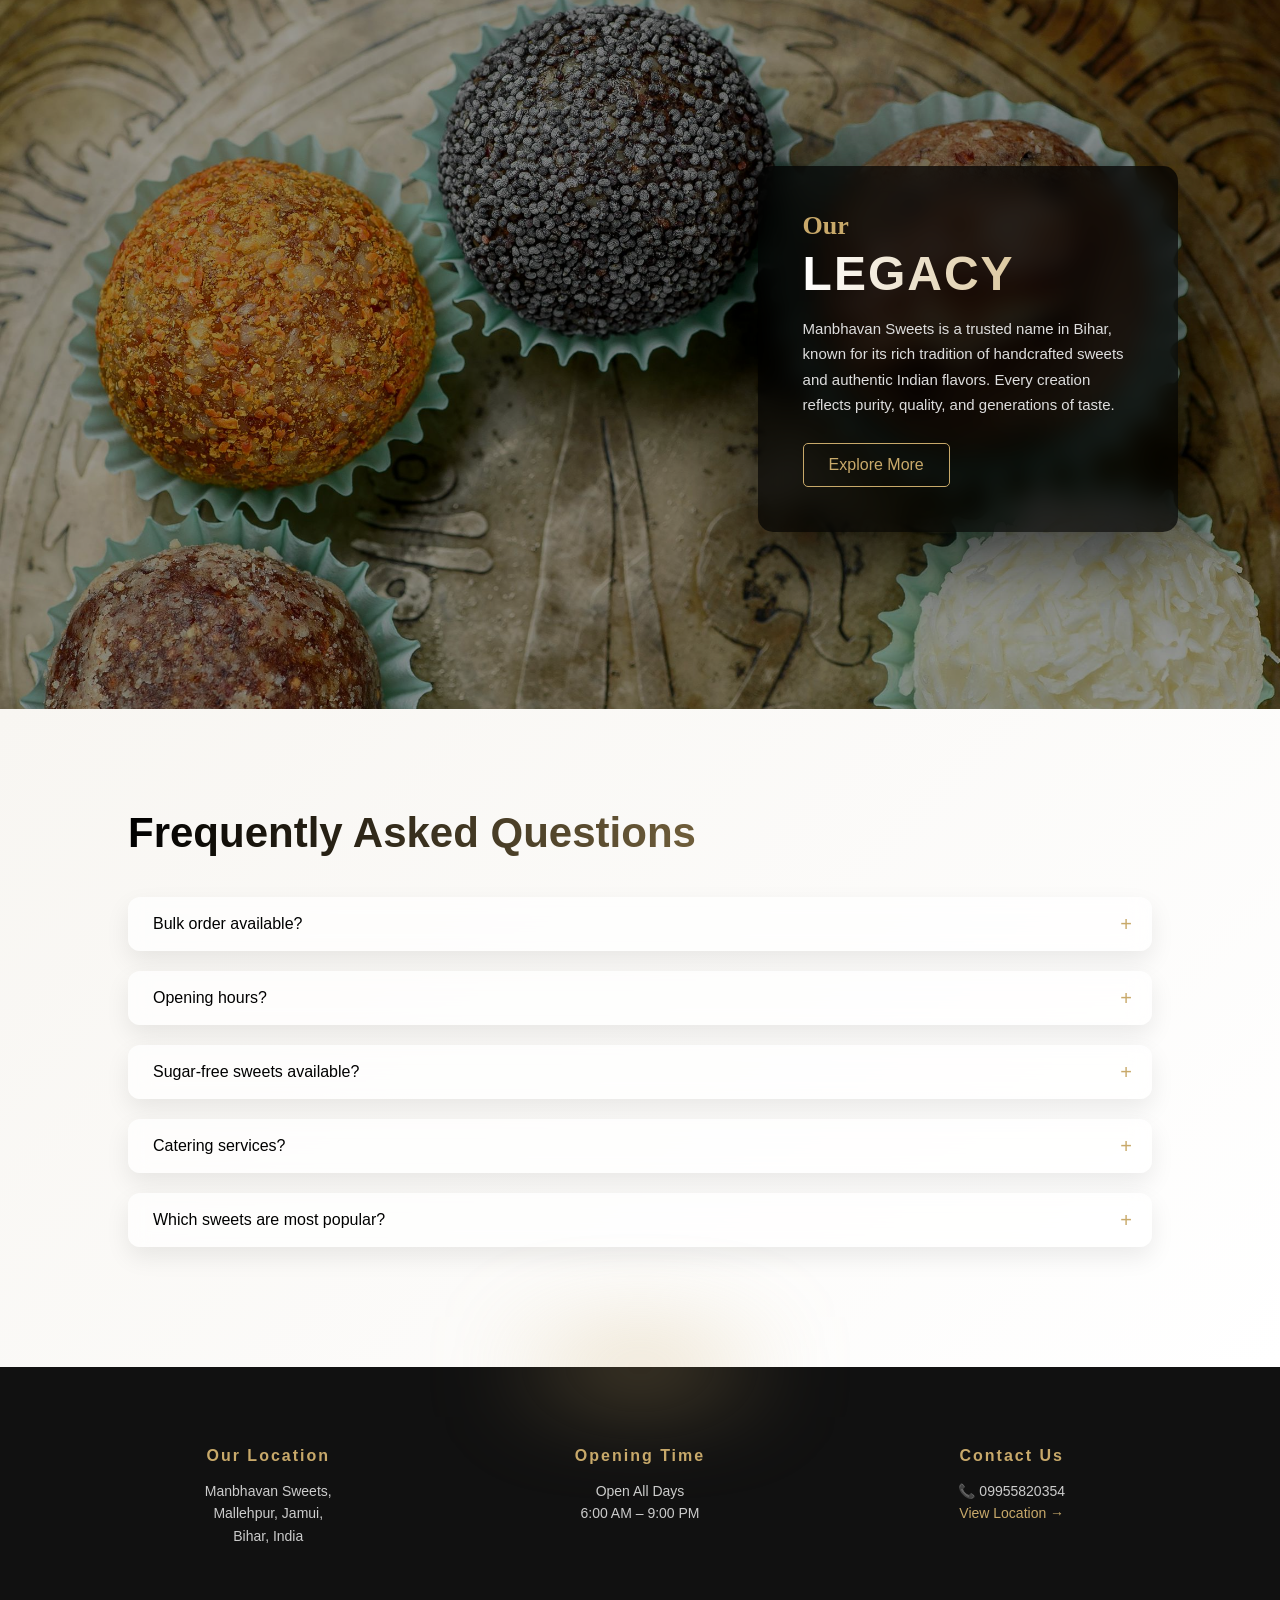
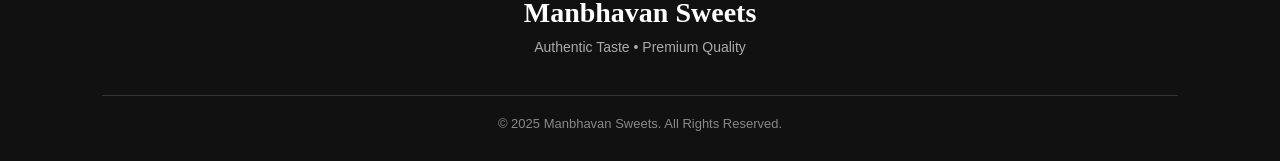
==== commit eda3a1c0: "Update about.html" ====
--- a/about.html
+++ b/about.html
@@ -37,7 +37,7 @@
 
     <!-- VIDEO BACKGROUND -->
     <video autoplay muted loop playsinline class="hero-video">
-      <source src="/image/video1.mp4" type="video/mp4">
+      <source src="video1.mp4" type="video/mp4">
     </video>
 
     <!-- IMAGE OVERLAY -->
@@ -219,4 +219,4 @@
 
 </body>
 
-</html>+</html>
